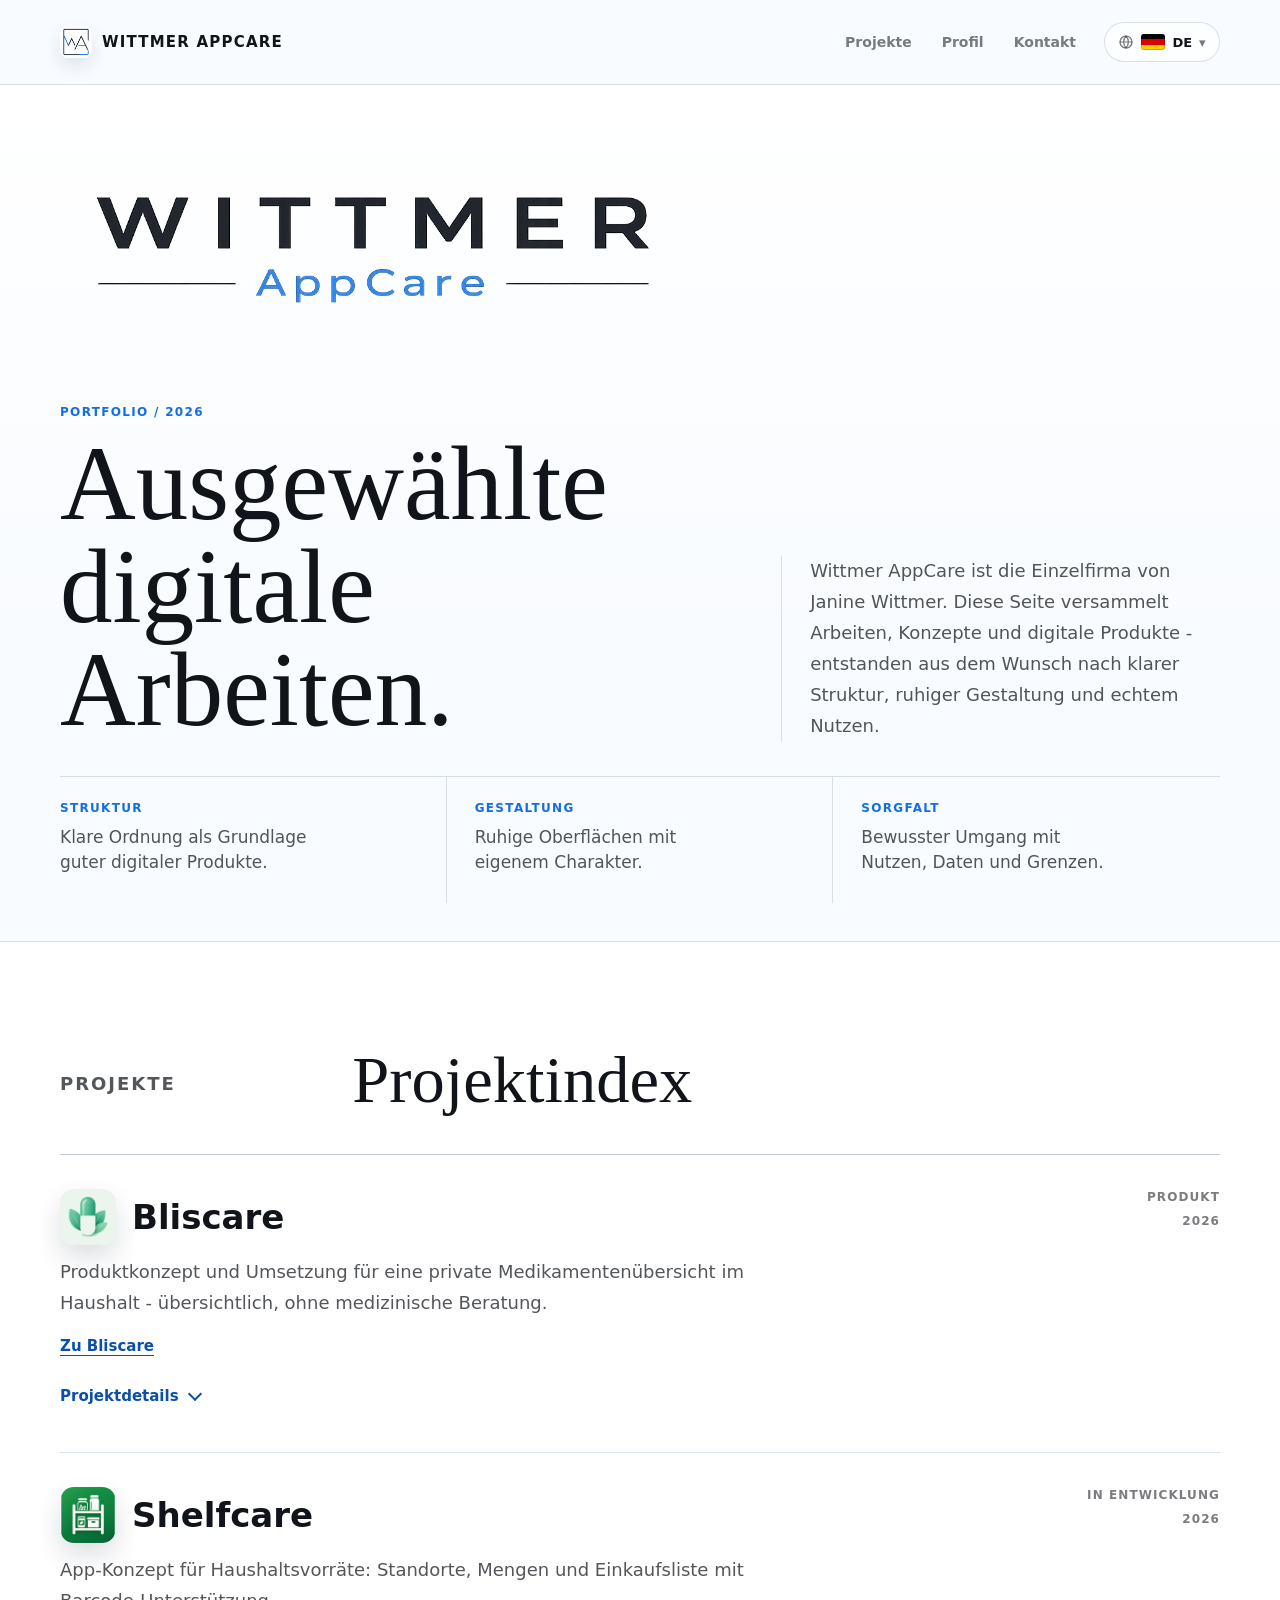
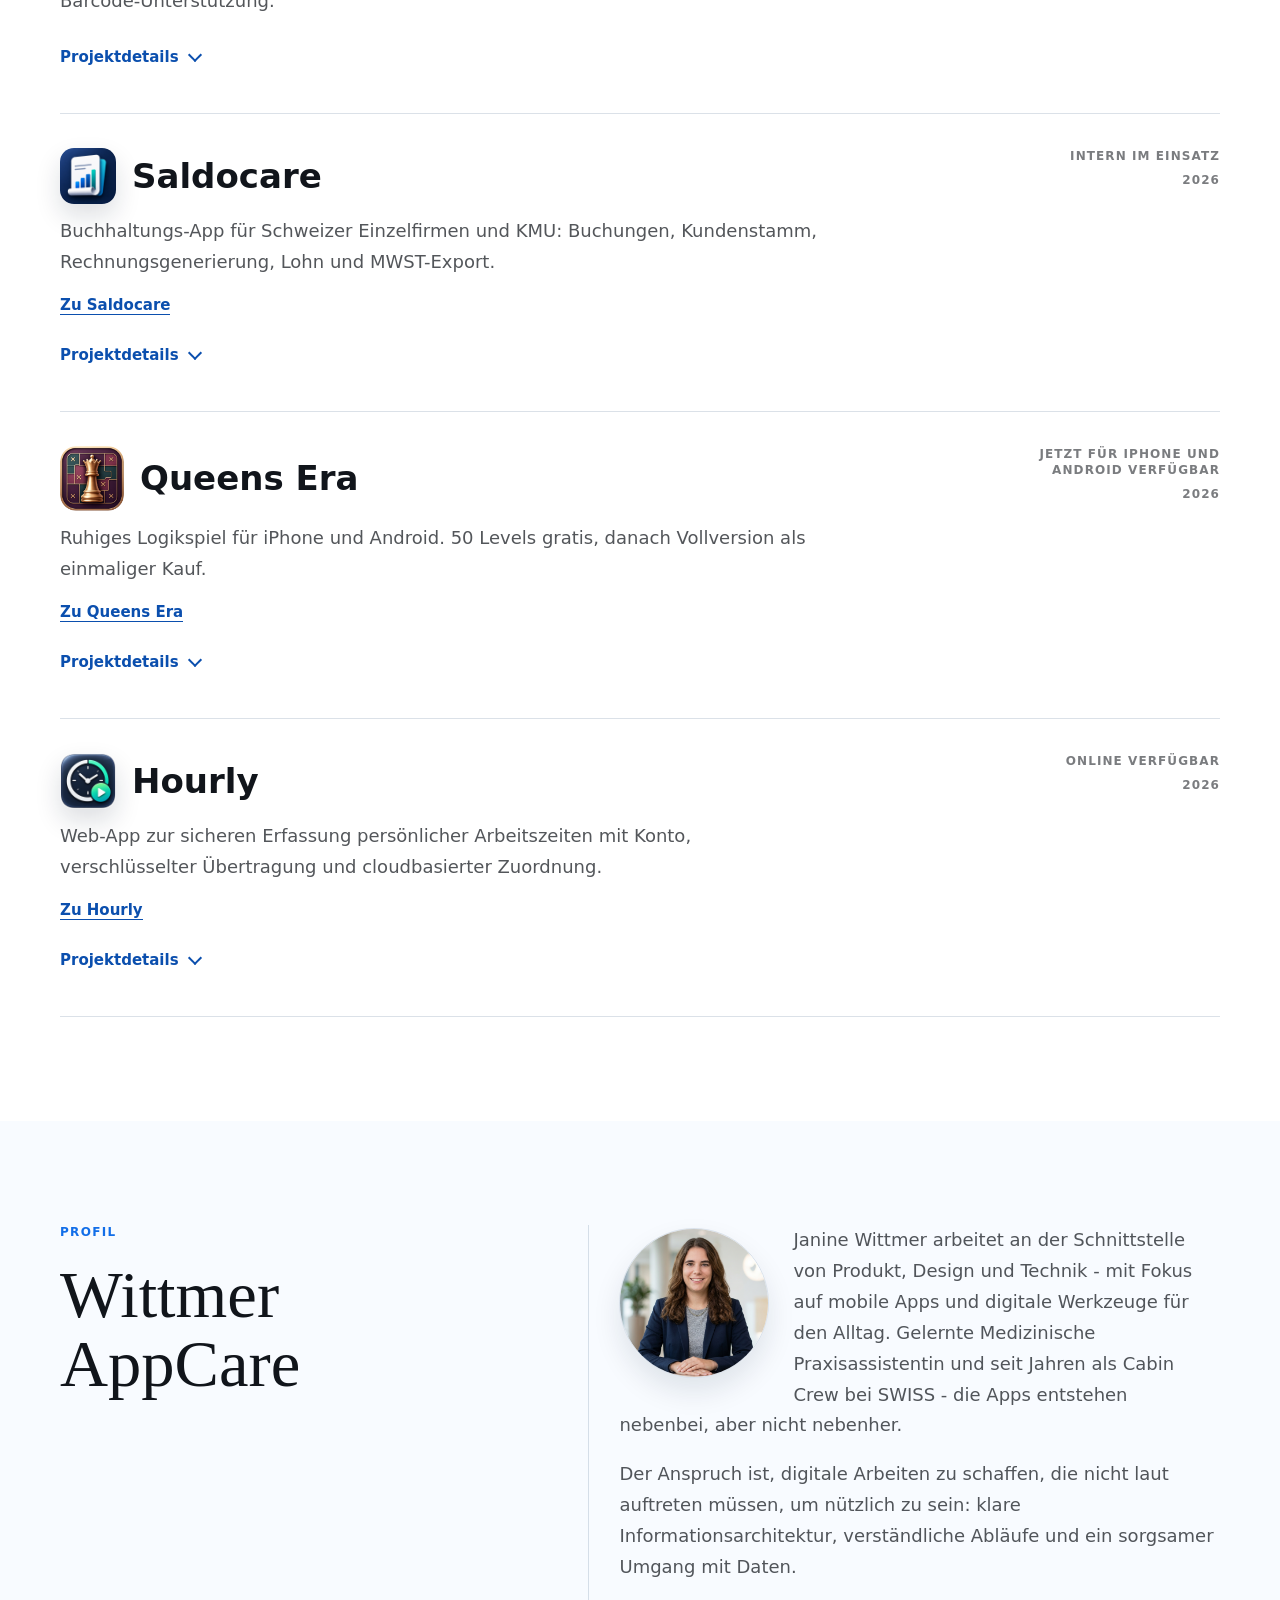
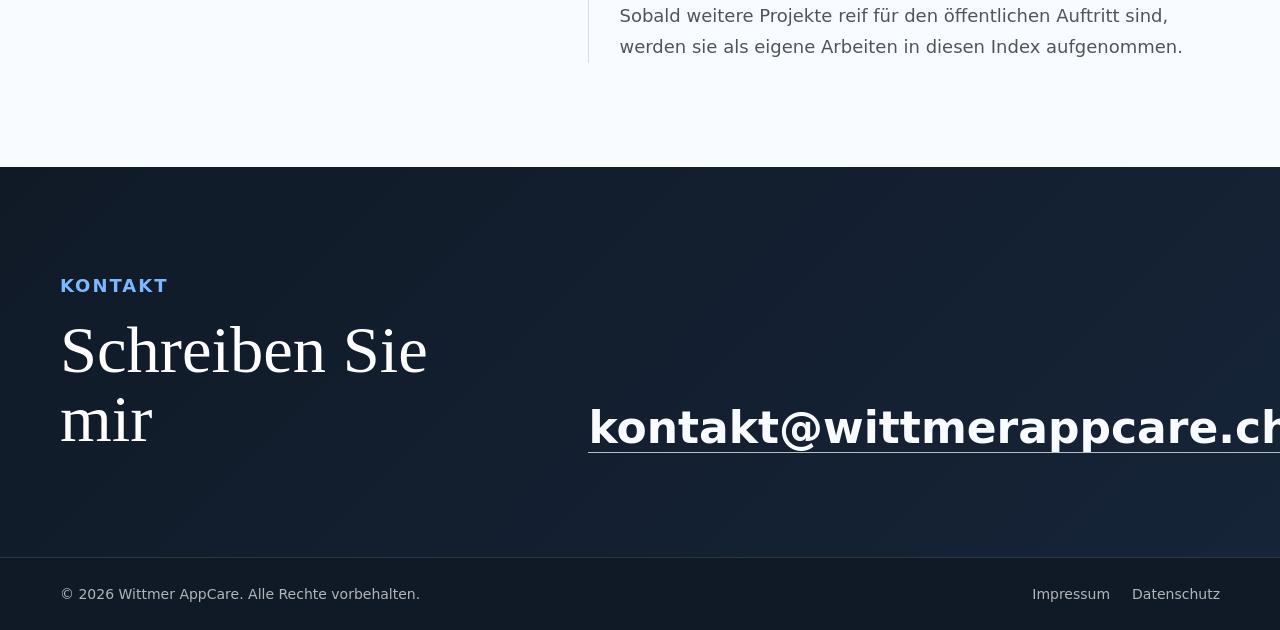
==== index.html @ aae37456 "Fix project details under production CSP" ====
<!doctype html>
<html lang="de-CH">
  <head>
    <meta charset="utf-8" />
    <meta name="viewport" content="width=device-width, initial-scale=1" />
    <title>Wittmer AppCare | Portfolio</title>
    <meta
      name="description"
      content="Portfolio von Wittmer AppCare: ausgewählte digitale Arbeiten und Projekte von Janine Wittmer."
    />
    <meta property="og:title" content="Wittmer AppCare | Portfolio" />
    <meta
      property="og:description"
      content="Ausgewählte Arbeiten, Projekte und digitale Konzepte von Wittmer AppCare."
    />
    <meta property="og:type" content="website" />
    <meta property="og:url" content="https://wittmerappcare.ch/" />
    <meta property="og:image" content="https://wittmerappcare.ch/images/wittmer-appcare-logo-web.png?v=2" />
    <link rel="canonical" href="https://wittmerappcare.ch/" />
    <link rel="icon" href="/images/wittmer-appcare-logo-web.png?v=2" type="image/png" />
    <link rel="apple-touch-icon" href="/images/wittmer-appcare-logo-web.png?v=2" />
    <link rel="stylesheet" href="styles.css?v=20" />
  </head>
  <body>
    <header class="site-header">
      <div class="container header-inner">
        <a class="brand" href="/" aria-label="Wittmer AppCare Startseite">
          <img class="brand-mark" src="/images/wittmer-appcare-logo-web.png?v=2" alt="" width="32" height="32" />
          <span>Wittmer AppCare</span>
        </a>
        <div class="header-actions">
          <nav class="nav" aria-label="Hauptnavigation">
            <a href="#arbeiten" data-i18n="nav.work">Projekte</a>
            <a href="#profil" data-i18n="nav.profile">Profil</a>
            <a href="#kontakt" data-i18n="nav.contact">Kontakt</a>
          </nav>
          <div class="language-switcher">
            <button class="language-trigger" type="button" aria-haspopup="true" aria-expanded="false">
              <span class="language-icon" aria-hidden="true">
                <svg viewBox="0 0 24 24" width="16" height="16" focusable="false">
                  <circle cx="12" cy="12" r="9" fill="none" stroke="currentColor" stroke-width="1.8" />
                  <path d="M3 12h18M12 3c2.4 2.7 3.6 5.7 3.6 9s-1.2 6.3-3.6 9M12 3c-2.4 2.7-3.6 5.7-3.6 9s1.2 6.3 3.6 9" fill="none" stroke="currentColor" stroke-width="1.8" stroke-linecap="round" />
                </svg>
              </span>
              <span class="language-current-flag flag flag-de" aria-hidden="true"></span>
              <span class="language-current-code">DE</span>
              <span class="language-chevron" aria-hidden="true">&#9662;</span>
            </button>
            <div class="language-menu" role="menu" hidden>
              <button class="language-menu-option" type="button" role="menuitemradio" data-lang="de">
                <span class="flag flag-de" aria-hidden="true"></span>
                <span>Deutsch</span>
              </button>
              <button class="language-menu-option" type="button" role="menuitemradio" data-lang="en">
                <span class="flag flag-gb" aria-hidden="true"></span>
                <span>English</span>
              </button>
              <button class="language-menu-option" type="button" role="menuitemradio" data-lang="fr">
                <span class="flag flag-fr" aria-hidden="true"></span>
                <span>Français</span>
              </button>
              <button class="language-menu-option" type="button" role="menuitemradio" data-lang="it">
                <span class="flag flag-it" aria-hidden="true"></span>
                <span>Italiano</span>
              </button>
            </div>
          </div>
        </div>
      </div>
    </header>

    <main>
      <section class="hero">
        <div class="container hero-layout">
          <div class="hero-title">
            <span class="hero-logo-crop">
              <img class="hero-logo" src="images/wittmer-appcare-logo-cropped.png" alt="Wittmer AppCare" width="1020" height="300" />
            </span>
            <p class="eyebrow" data-i18n="hero.kicker">Portfolio / 2026</p>
            <h1 data-i18n="hero.title">Ausgewählte digitale Arbeiten.</h1>
          </div>
          <div class="hero-text">
            <p data-i18n="hero.copy">
              Wittmer AppCare ist die Einzelfirma von Janine Wittmer. Diese
              Seite versammelt Arbeiten, Konzepte und digitale Produkte -
              entstanden aus dem Wunsch nach klarer Struktur, ruhiger
              Gestaltung und echtem Nutzen.
            </p>
          </div>
        </div>
        <div class="container hero-principles">
          <div>
            <span data-i18n="hero.principle1.label">Struktur</span>
            <p data-i18n="hero.principle1.copy">Klare Ordnung als Grundlage guter digitaler Produkte.</p>
          </div>
          <div>
            <span data-i18n="hero.principle2.label">Gestaltung</span>
            <p data-i18n="hero.principle2.copy">Ruhige Oberflächen mit eigenem Charakter.</p>
          </div>
          <div>
            <span data-i18n="hero.principle3.label">Sorgfalt</span>
            <p data-i18n="hero.principle3.copy">Bewusster Umgang mit Nutzen, Daten und Grenzen.</p>
          </div>
        </div>
      </section>

      <section id="arbeiten" class="section works-section">
        <div class="container section-intro">
          <p class="eyebrow" data-i18n="work.kicker">Projekte</p>
          <h2 data-i18n="work.title">Projektindex</h2>
        </div>

        <div class="container work-index">
          <article class="work-row">
            <div>
              <div class="project-title">
                <img class="project-icon" src="images/bliscare-app-icon.png" alt="" width="64" height="64" />
                <h3 data-i18n="work.one.title">Bliscare</h3>
              </div>
              <p data-i18n="work.one.copy">
                Produktkonzept und Umsetzung für eine private
                Medikamentenübersicht im Haushalt - übersichtlich, ohne
                medizinische Beratung.
              </p>
              <a class="project-link" href="https://bliscare.ch/" target="_blank" rel="noopener" data-i18n="work.one.link">
                Zu Bliscare
              </a>
              <div class="work-details-slot"></div>
            </div>
            <div class="work-meta">
              <span data-i18n="work.one.type">Produkt</span>
              <span>2026</span>
            </div>
          </article>

          <article class="work-row">
            <div>
              <div class="project-title">
                <img class="project-icon" src="images/shelfcare-app-icon.png" alt="" width="64" height="64" />
                <h3 data-i18n="work.two.title">Shelfcare</h3>
              </div>
              <p data-i18n="work.two.copy">
                App-Konzept für Haushaltsvorräte: Standorte, Mengen und
                Einkaufsliste mit Barcode-Unterstützung.
              </p>
              <div class="work-details-slot"></div>
            </div>
            <div class="work-meta">
              <span data-i18n="work.two.type">In Entwicklung</span>
              <span>2026</span>
            </div>
          </article>

          <article class="work-row">
            <div>
              <div class="project-title">
                <img class="project-icon" src="images/saldocare-app-icon.png" alt="" width="64" height="64" />
                <h3 data-i18n="work.third.title">Saldocare</h3>
              </div>
              <p data-i18n="work.third.copy">
                Buchhaltungs-App für Schweizer Einzelfirmen und KMU: Buchungen, Kundenstamm, Rechnungsgenerierung, Lohn und MWST-Export.
              </p>
              <a class="project-link" href="/saldocare" data-i18n="work.third.link">Zu Saldocare</a>
              <div class="work-details-slot"></div>
            </div>
            <div class="work-meta">
              <span data-i18n="work.third.status">Intern im Einsatz</span>
              <span>2026</span>
            </div>
          </article>

          <article class="work-row">
            <div>
              <div class="project-title">
                <img class="project-icon queens-project-icon" src="images/queens-era-app-icon.png?v=4" alt="" width="64" height="64" />
                <h3 data-i18n="work.fourth.title">Queens Era</h3>
              </div>
              <p data-i18n="work.fourth.copy">
                Offline-Logikspiel f&uuml;r Android mit 21'300 Levels, variablen Spielfeldgr&ouml;ssen, Hinweisen und lokaler Statistik.
              </p>
              <a class="project-link" href="/queens-era" data-i18n="work.fourth.link">Zu Queens Era</a>
              <div class="work-details-slot"></div>
            </div>
            <div class="work-meta">
              <span data-i18n="work.fourth.status">Jetzt f&uuml;r iPhone und Android verf&uuml;gbar</span>
              <span>2026</span>
            </div>
          </article>

          <article class="work-row">
            <div>
              <div class="project-title">
                <img class="project-icon" src="images/hourly-app-icon.png" alt="" width="64" height="64" />
                <h3 data-i18n="work.fifth.title">Hourly</h3>
              </div>
              <p data-i18n="work.fifth.copy">
                Web-App zur sicheren Erfassung persönlicher Arbeitszeiten mit Konto, verschlüsselter Übertragung und cloudbasierter Zuordnung.
              </p>
              <a
                class="project-link"
                href="https://hourly-zeiterfassung.jawit249.chatgpt.site/"
                target="_blank"
                rel="noopener"
                data-i18n="work.fifth.link"
              >
                Zu Hourly
              </a>
              <div class="work-details-slot"></div>
            </div>
            <div class="work-meta">
              <span data-i18n="work.fifth.status">Online verfügbar</span>
              <span>2026</span>
            </div>
          </article>
        </div>
      </section>

      <section class="section case-section">
        <div class="container case-layout">
          <div>
            <p class="eyebrow" data-i18n="case1.kicker">Projekt 01</p>
            <h2 data-i18n="case1.title">Bliscare - Medikamente zu Hause besser im Blick.</h2>
          </div>
          <details class="case-disclosure">
            <summary class="case-toggle">
              <span class="case-toggle-more" data-i18n="case.more">Projektdetails</span>
              <span class="case-toggle-less" data-i18n="case.less">Details schliessen</span>
            </summary>
            <div class="case-copy">
              <p data-i18n="case1.copy">
              Ein alltägliches Problem, das niemand sieht: Medikamente, die noch im Schrank liegen, werden beim Arzt neu verschrieben. Bliscare macht den eigenen Haushaltsbestand sichtbar, ohne Anmeldung, ohne Cloud und ohne medizinische Ansprüche.
            </p>
            <dl class="case-facts">
              <div>
                <dt data-i18n="case1.fact1.label">Ursprung</dt>
                <dd data-i18n="case1.fact1.value">Die Idee kam nicht am Schreibtisch. Eine Freundin schaute sich Shelfcare an und stellte fest: Genau so etwas bräuchte es eigentlich für Medikamente. Viele werden unnötig neu abgegeben, weil niemand weiss, was zu Hause noch vorhanden ist. Dieser Hinweis war der Anfang von Bliscare.</dd>
              </div>
              <div>
                <dt data-i18n="case1.fact2.label">Aufgabe</dt>
                <dd data-i18n="case1.fact2.value">Übersicht schaffen, ohne ein medizinisches Tool zu werden. Die App soll helfen, den Bestand im Haushalt sichtbar zu halten, für sich selbst und auch für Angehörige, die man mitverwaltet.</dd>
              </div>
              <div>
                <dt data-i18n="case1.fact3.label">Zentrale Entscheidung</dt>
                <dd data-i18n="case1.fact3.value">Keine Anmeldung. Keine Cloud. Alle Daten bleiben lokal auf dem Gerät, bewusst und von Anfang an. Wer das Telefon wechselt, überträgt den Bestand per QR-Code.</dd>
              </div>
              <div>
                <dt data-i18n="case1.fact4.label">Schwierigste Aufgabe</dt>
                <dd data-i18n="case1.fact4.value">Nicht zu viel zu wollen. Die eigentliche Arbeit bestand darin, schlank zu bleiben und trotzdem eine Linie zu halten, die auch für ältere Nutzende verständlich ist.</dd>
              </div>
              <div>
                <dt data-i18n="case1.fact5.label">Status</dt>
                <dd data-i18n="case1.fact5.value">Demnächst im App Store und Google Play verfügbar.</dd>
              </div>
              </dl>
            </div>
          </details>
        </div>
      </section>

      <section class="section case-section">
        <div class="container case-layout">
          <div>
            <p class="eyebrow" data-i18n="case2.kicker">Projekt 02</p>
            <h2 data-i18n="case2.title">Shelfcare - immer wissen, was zu Hause noch da ist.</h2>
          </div>
          <details class="case-disclosure">
            <summary class="case-toggle">
              <span class="case-toggle-more" data-i18n="case.more">Projektdetails</span>
              <span class="case-toggle-less" data-i18n="case.less">Details schliessen</span>
            </summary>
            <div class="case-copy">
              <p data-i18n="case2.copy">
              Ist die Pasta im Keller noch da? Muss ich Waschmittel kaufen? Shelfcare beantwortet diese Fragen, bevor man den Weg in den Keller macht oder vor dem Regal im Laden steht, mit einer einfachen, geteilten Bestandsübersicht für den Alltag.
            </p>
            <dl class="case-facts">
              <div>
                <dt data-i18n="case2.fact1.label">Ursprung</dt>
                <dd data-i18n="case2.fact1.value">Die Idee kam aus dem Alltag: der Impuls, kurz nachzuschauen ob etwas noch da ist, ohne den Weg in den Keller. Shelfcare war die erste App-Idee, zuerst als Web-App umgesetzt. Aus dem Feedback darauf entstand dann Bliscare.</dd>
              </div>
              <div>
                <dt data-i18n="case2.fact2.label">Aufgabe</dt>
                <dd data-i18n="case2.fact2.value">Haushaltsvorräte übersichtlich halten, nach Ort, Menge und Ablaufdatum, und eine Einkaufsliste, die direkt mit dem Bestand zusammenspielt: Artikel abhaken, Bestand sofort wieder auffüllen.</dd>
              </div>
              <div>
                <dt data-i18n="case2.fact3.label">Zentrale Entscheidung</dt>
                <dd data-i18n="case2.fact3.value">Was gehört in die Basis-, was in die Pro-Version? Der Barcode-Scanner, geteilte Haushalte und das Teilen einzelner Orte gehören in die Pro-Version. Geteilte Bestände erfordern eine Synchronisation. Wenn jemand einen Artikel abzieht, wird er bei allen Haushaltsmitgliedern sofort aktualisiert. Der eigene Zugriff auf diese Daten ist dabei kein Ziel.</dd>
              </div>
              <div>
                <dt data-i18n="case2.fact4.label">Schwierigste Aufgabe</dt>
                <dd data-i18n="case2.fact4.value">Auch hier war die wichtigste Disziplin, schlank zu bleiben, jedes Feature an den richtigen Ort zu setzen und den Kern nicht mit Optionen zu überladen.</dd>
              </div>
              <div>
                <dt data-i18n="case2.fact5.label">Status</dt>
                <dd data-i18n="case2.fact5.value">In Entwicklung. Erscheint als mobile App für iOS und Android, mit Basis- und Pro-Version.</dd>
              </div>
              </dl>
            </div>
          </details>
        </div>
      </section>

      <section class="section case-section">
        <div class="container case-layout">
          <div>
            <p class="eyebrow" data-i18n="case3.kicker">Projekt 03</p>
            <h2 data-i18n="case3.title">Saldocare - Buchhaltung für Schweizer Einzelfirmen und KMU.</h2>
          </div>
          <details class="case-disclosure">
            <summary class="case-toggle">
              <span class="case-toggle-more" data-i18n="case.more">Projektdetails</span>
              <span class="case-toggle-less" data-i18n="case.less">Details schliessen</span>
            </summary>
            <div class="case-copy">
              <p data-i18n="case3.copy">
              Wer selbstständig arbeitet, braucht kein komplexes ERP, aber mehr als eine Excel-Tabelle. Saldocare ist eine Buchhaltungs-App, die speziell auf die Anforderungen Schweizer Einzelfirmen und kleiner KMU zugeschnitten ist: übersichtlich, schweizkonform und mit allem, was im Alltag wirklich gebraucht wird.
            </p>
            <dl class="case-facts">
              <div>
                <dt data-i18n="case3.fact1.label">Ursprung</dt>
                <dd data-i18n="case3.fact1.value">Die App entstand aus dem eigenen Bedürfnis: Wittmer AppCare als Einzelfirma brauchte eine einfache, schweizspezifische Buchhaltungslösung, die genau passt und keine unnötigen Funktionen mitschleppt. Also wurde sie selbst entwickelt. Ein öffentlicher Release ist in Planung.</dd>
              </div>
              <div>
                <dt data-i18n="case3.fact2.label">Umfang</dt>
                <dd data-i18n="case3.fact2.value">Buchungen mit MWST-Erfassung, Projektübersicht mit Einnahmen und Ausgaben pro Jahr, Kundenstamm mit Import-Funktion, Rechnungsgenerierung direkt aus dem Kundenstamm, Versand per E-Mail, Verbuchung als Einnahme mit einem Klick sobald eine Rechnung als bezahlt markiert wird, Lohnabrechnungen sowie Export als Excel, CSV oder Belege-ZIP.</dd>
              </div>
              <div>
                <dt data-i18n="case3.fact3.label">Zentrale Entscheidung</dt>
                <dd data-i18n="case3.fact3.value">Volle Kontrolle über die eigenen Daten. Zahlungseingänge werden bewusst manuell bestätigt. Wer eine Rechnung als bezahlt markiert, löst die Verbuchung aus. Backup und Wiederherstellung per JSON-Export.</dd>
              </div>
              <div>
                <dt data-i18n="case3.fact4.label">Schweiz-spezifisch</dt>
                <dd data-i18n="case3.fact4.value">MWST-Auswertung nach effektiver Methode (ESTV), Jahresexport mit MWST-Blatt pro Quartal, Lohnausweis-Entwurf für Arbeitnehmende und Freelancer, Rechnungsvorlagen als .docx oder PDF mit automatisch befüllten Platzhaltern.</dd>
              </div>
              <div>
                <dt data-i18n="case3.fact5.label">Status</dt>
                <dd data-i18n="case3.fact5.value">Aktuell intern im Einsatz bei Wittmer AppCare. Für einen allfälligen Release ist eine Version mit Login, Synchronisation und Abo-Modell vorgesehen.</dd>
              </div>
              </dl>
            </div>
          </details>
        </div>
      </section>

      <section class="section case-section">
        <div class="container case-layout">
          <div>
            <p class="eyebrow" data-i18n="case4.kicker">Projekt 04</p>
            <h2 data-i18n="case4.title">Queens Era - anspruchsvolle Logikr&auml;tsel, komplett offline.</h2>
          </div>
          <details class="case-disclosure">
            <summary class="case-toggle">
              <span class="case-toggle-more" data-i18n="case.more">Projektdetails</span>
              <span class="case-toggle-less" data-i18n="case.less">Details schliessen</span>
            </summary>
            <div class="case-copy">
              <p data-i18n="case4.copy">
              Queens Era &uuml;bersetzt das bekannte Queens-Prinzip in eine ruhige App f&uuml;r iPhone und Android: genau eine Queen pro Zeile, Spalte und Farbregion, ohne dass sich zwei Queens direkt ber&uuml;hren.
            </p>
            <dl class="case-facts">
              <div>
                <dt data-i18n="case4.fact1.label">Umfang</dt>
                <dd data-i18n="case4.fact1.value">21'300 Levels von 7 x 7 bis 12 x 12 mit den Schwierigkeitsstufen Mittel, Schwer, Sehr schwer und Extrem.</dd>
              </div>
              <div>
                <dt data-i18n="case4.fact2.label">Spielgef&uuml;hl</dt>
                <dd data-i18n="case4.fact2.value">Klare Gesten, R&uuml;ckg&auml;ngig und Wiederholen, Neustart sowie ein logisch erkl&auml;rbares Hinweissystem halten den Spielfluss ruhig und nachvollziehbar.</dd>
              </div>
              <div>
                <dt data-i18n="case4.fact3.label">Zentrale Entscheidung</dt>
                <dd data-i18n="case4.fact3.value">Keine Konten, keine Cloud, keine Werbung und keine Netzwerkberechtigungen. Fortschritt, Einstellungen und Statistik bleiben lokal auf dem Ger&auml;t.</dd>
              </div>
              <div>
                <dt data-i18n="case4.fact4.label">Technik</dt>
                <dd data-i18n="case4.fact4.value">Ein eigener deterministischer Generator, Solver und Human Solver pr&uuml;fen Eindeutigkeit, logische L&ouml;sbarkeit, Schwierigkeit und strukturelle Vielfalt.</dd>
              </div>
              <div>
                <dt data-i18n="case4.fact5.label">Status</dt>
                <dd data-i18n="case4.fact5.value">Jetzt f&uuml;r iPhone und Android verf&uuml;gbar.</dd>
              </div>
              </dl>
            </div>
          </details>
        </div>
      </section>

      <section id="hourly" class="section case-section">
        <div class="container case-layout">
          <div>
            <p class="eyebrow" data-i18n="case5.kicker">Projekt 05</p>
            <h2 data-i18n="case5.title">Hourly - Arbeitszeiten einfach und sicher erfassen.</h2>
          </div>
          <details class="case-disclosure">
            <summary class="case-toggle">
              <span class="case-toggle-more" data-i18n="case.more">Projektdetails</span>
              <span class="case-toggle-less" data-i18n="case.less">Details schliessen</span>
            </summary>
            <div class="case-copy">
              <p data-i18n="case5.copy">
              Hourly bringt die persönliche Zeiterfassung in eine klare Web-App. Arbeitszeiten werden sicher übertragen, dem eigenen Konto zugeordnet und bleiben nach der Anmeldung zentral verfügbar.
            </p>
            <dl class="case-facts">
              <div>
                <dt data-i18n="case5.fact1.label">Aufgabe</dt>
                <dd data-i18n="case5.fact1.value">Persönliche Arbeitszeiten in einer übersichtlichen Anwendung erfassen und zuverlässig dem eigenen Konto zuordnen.</dd>
              </div>
              <div>
                <dt data-i18n="case5.fact2.label">Zugang</dt>
                <dd data-i18n="case5.fact2.value">Die Anmeldung erfolgt per E-Mail und Passwort. Neue Nutzende können direkt über die Landingpage ein persönliches Konto anlegen.</dd>
              </div>
              <div>
                <dt data-i18n="case5.fact3.label">Datenschutz</dt>
                <dd data-i18n="case5.fact3.value">Arbeitszeiten werden verschlüsselt übertragen und ausschliesslich dem persönlichen Konto zugeordnet.</dd>
              </div>
              <div>
                <dt data-i18n="case5.fact4.label">Datenübernahme</dt>
                <dd data-i18n="case5.fact4.value">Die Daten werden in der Convex-Cloud gespeichert. Bereits lokal erfasste Daten können nach der Anmeldung einmalig übernommen werden.</dd>
              </div>
              <div>
                <dt data-i18n="case5.fact5.label">Status</dt>
                <dd data-i18n="case5.fact5.value">Online verfügbar. Die Landingpage führt direkt zur Anmeldung oder Registrierung.</dd>
              </div>
              </dl>
            </div>
          </details>
        </div>
      </section>

      <section id="profil" class="section profile-section">
        <div class="container profile-layout">
          <div class="profile-heading">
            <p class="eyebrow" data-i18n="profile.kicker">Profil</p>
            <h2>Wittmer AppCare</h2>
          </div>
          <div class="profile-text">
            <img
              class="profile-photo"
              src="images/janine-wittmer-profile.png"
              alt="Janine Wittmer"
              width="1024"
              height="1024"
            />
            <p class="profile-bio" data-i18n="profile.bio">
              Janine Wittmer arbeitet an der Schnittstelle von Produkt, Design
              und Technik - mit Fokus auf mobile Apps und digitale Werkzeuge
              für den Alltag.
            </p>
            <p data-i18n="profile.copy1">
              Der Anspruch ist, digitale Arbeiten zu schaffen, die nicht laut
              auftreten müssen, um nützlich zu sein: klare
              Informationsarchitektur, verständliche Abläufe und ein sorgsamer
              Umgang mit Daten.
            </p>
            <p data-i18n="profile.copy2">
              Sobald weitere Projekte reif für den öffentlichen Auftritt sind,
              werden sie als eigene Arbeiten in diesen Index aufgenommen.
            </p>
          </div>
        </div>
      </section>

      <section id="kontakt" class="section contact-section">
        <div class="container contact-layout">
          <div>
            <p class="eyebrow" data-i18n="contact.kicker">Kontakt</p>
            <h2 data-i18n="contact.title">Schreiben Sie mir</h2>
          </div>
          <a class="contact-link" href="mailto:kontakt@wittmerappcare.ch">
            kontakt@wittmerappcare.ch
          </a>
        </div>
      </section>
    </main>

    <footer class="site-footer">
      <div class="container footer-inner">
        <p data-i18n="footer.copy">&copy; 2026 Wittmer AppCare. Alle Rechte vorbehalten.</p>
        <div class="footer-links">
          <a href="/impressum" data-i18n="footer.imprint">Impressum</a>
          <a href="/datenschutz" data-i18n="footer.privacy">Datenschutz</a>
        </div>
      </div>
    </footer>
    <script src="/i18n.js?v=32"></script>
  </body>
</html>
---- styles.css ----
:root {
  --ink: #11151b;
  --ink-soft: rgba(17, 21, 27, 0.72);
  --ink-muted: rgba(17, 21, 27, 0.56);
  --paper: #f8fbff;
  --paper-strong: #f1f7ff;
  --white: #ffffff;
  --soft: #eaf4ff;
  --line: rgba(18, 58, 104, 0.15);
  --line-strong: rgba(18, 58, 104, 0.28);
  --accent: #126ee8;
  --accent-dark: #0b4fae;
  --deep: #101a27;
  --deep-soft: #162438;
}

* {
  box-sizing: border-box;
}

html {
  min-height: 100%;
  overflow-x: hidden;
  scroll-behavior: smooth;
}

body {
  margin: 0;
  min-height: 100vh;
  overflow-x: hidden;
  background: var(--paper);
  color: var(--ink);
  font-family:
    Inter, ui-sans-serif, system-ui, -apple-system, BlinkMacSystemFont, "Segoe UI",
    sans-serif;
  -webkit-font-smoothing: antialiased;
  text-rendering: optimizeLegibility;
}

a {
  color: inherit;
  text-decoration: none;
}

img {
  display: block;
  max-width: 100%;
}

.container {
  width: min(100% - 48px, 1160px);
  margin: 0 auto;
}

.site-header {
  position: sticky;
  top: 0;
  z-index: 20;
  border-bottom: 1px solid var(--line);
  background: rgba(248, 251, 255, 0.92);
  backdrop-filter: blur(16px);
}

.header-inner {
  display: flex;
  min-height: 84px;
  align-items: center;
  justify-content: space-between;
  gap: 22px;
}

.brand {
  display: inline-flex;
  align-items: center;
  gap: 10px;
  color: var(--ink);
  font-size: 15px;
  font-weight: 850;
  letter-spacing: 0.08em;
  text-transform: uppercase;
  white-space: nowrap;
}

.brand-mark {
  width: 32px;
  height: 32px;
  flex: 0 0 auto;
  border-radius: 8px;
  box-shadow: 0 8px 18px rgba(13, 30, 52, 0.1);
}

.header-actions {
  display: flex;
  align-items: center;
  gap: 28px;
}

.nav {
  display: flex;
  gap: 30px;
  color: var(--ink-muted);
  font-size: 14px;
  font-weight: 760;
}

.nav a,
.footer-links a,
.back-link,
.project-link {
  transition:
    color 160ms ease,
    border-color 160ms ease,
    background 160ms ease;
}

.nav a:hover,
.footer-links a:hover {
  color: var(--accent);
}

.language-switcher {
  position: relative;
  width: 116px;
  flex: 0 0 116px;
}

.language-trigger {
  display: inline-flex;
  width: 100%;
  min-height: 40px;
  align-items: center;
  justify-content: center;
  gap: 7px;
  border: 1px solid var(--line);
  border-radius: 999px;
  background: rgba(255, 255, 255, 0.74);
  color: var(--ink);
  cursor: pointer;
  padding: 0 11px;
  font: inherit;
  font-size: 13px;
  font-weight: 850;
}

.language-trigger:hover,
.language-trigger[aria-expanded="true"] {
  border-color: rgba(18, 110, 232, 0.42);
  background: var(--white);
}

.language-icon,
.language-chevron {
  display: inline-flex;
  align-items: center;
  color: rgba(17, 21, 27, 0.58);
}

.language-icon svg {
  display: block;
}

.flag {
  display: inline-block;
  width: 24px;
  height: 16px;
  flex: 0 0 auto;
  overflow: hidden;
  border-radius: 3px;
  box-shadow: inset 0 0 0 1px rgba(17, 21, 27, 0.18);
}

.flag-de {
  background: linear-gradient(to bottom, #000 0 33.33%, #dd0000 33.33% 66.66%, #ffce00 66.66%);
}

.flag-fr {
  background: linear-gradient(to right, #0055a4 0 33.33%, #fff 33.33% 66.66%, #ef4135 66.66%);
}

.flag-it {
  background: linear-gradient(to right, #009246 0 33.33%, #fff 33.33% 66.66%, #ce2b37 66.66%);
}

.flag-gb {
  background:
    linear-gradient(27deg, transparent 44%, #fff 44% 49%, #c8102e 49% 53%, #fff 53% 58%, transparent 58%),
    linear-gradient(153deg, transparent 44%, #fff 44% 49%, #c8102e 49% 53%, #fff 53% 58%, transparent 58%),
    linear-gradient(to bottom, transparent 38%, #fff 38% 45%, #c8102e 45% 55%, #fff 55% 62%, transparent 62%),
    linear-gradient(to right, transparent 34%, #fff 34% 42%, #c8102e 42% 58%, #fff 58% 66%, transparent 66%),
    #012169;
}

.language-menu {
  position: absolute;
  top: calc(100% + 8px);
  right: 0;
  z-index: 30;
  display: grid;
  width: 178px;
  gap: 3px;
  border: 1px solid var(--line);
  border-radius: 8px;
  background: var(--white);
  padding: 6px;
  box-shadow: 0 18px 42px rgba(13, 30, 52, 0.14);
}

.language-menu[hidden] {
  display: none;
}

.language-menu-option {
  display: flex;
  width: 100%;
  min-height: 40px;
  align-items: center;
  gap: 10px;
  border: 0;
  border-radius: 6px;
  background: transparent;
  color: var(--ink);
  cursor: pointer;
  padding: 0 10px;
  font: inherit;
  font-size: 14px;
  font-weight: 800;
}

.language-menu-option:hover,
.language-menu-option.active {
  background: rgba(18, 110, 232, 0.09);
}

.hero {
  border-bottom: 1px solid var(--line);
  background:
    linear-gradient(180deg, #ffffff 0%, var(--paper) 64%),
    var(--paper);
}

.hero-layout {
  display: grid;
  grid-template-columns: minmax(0, 1.18fr) minmax(280px, 0.82fr);
  gap: clamp(36px, 7vw, 92px);
  padding: clamp(44px, 7vw, 76px) 0 34px;
}

.hero-logo-crop {
  display: block;
  width: min(100%, 760px);
  height: auto;
  margin: 0 0 clamp(34px, 6vw, 58px);
}

.hero-logo {
  width: 100%;
  height: auto;
}

.eyebrow {
  margin: 0 0 14px;
  color: var(--accent);
  font-size: 12px;
  font-weight: 900;
  letter-spacing: 0.11em;
  line-height: 1.2;
  text-transform: uppercase;
}

h1,
h2,
h3,
p {
  margin-top: 0;
}

h1 {
  max-width: 760px;
  margin-bottom: 0;
  font-family: Georgia, "Times New Roman", serif;
  font-size: clamp(50px, 8.2vw, 108px);
  font-weight: 400;
  letter-spacing: 0;
  line-height: 0.98;
}

h2 {
  margin-bottom: 0;
  font-family: Georgia, "Times New Roman", serif;
  font-size: clamp(36px, 5.2vw, 68px);
  font-weight: 400;
  letter-spacing: 0;
  line-height: 1.03;
}

h3 {
  margin-bottom: 10px;
  font-size: clamp(24px, 2.8vw, 34px);
  font-weight: 780;
  letter-spacing: 0;
  line-height: 1.12;
}

.hero-text {
  align-self: end;
  border-left: 1px solid var(--line);
  padding-left: 28px;
}

.hero-text p,
.section-intro p,
.work-row p,
.case-copy,
.profile-text,
.legal-page .lead,
.contact-layout p {
  color: var(--ink-soft);
  font-size: 18px;
  line-height: 1.72;
}

.hero-text p {
  margin-bottom: 0;
}

.hero-principles {
  display: grid;
  grid-template-columns: repeat(3, minmax(0, 1fr));
  gap: 0;
  border-top: 1px solid var(--line);
  padding: 0 0 38px;
}

.hero-principles div {
  min-height: 126px;
  border-right: 1px solid var(--line);
  padding: 24px 28px 0 0;
}

.hero-principles div + div {
  padding-left: 28px;
}

.hero-principles div:last-child {
  border-right: 0;
}

.hero-principles span {
  display: block;
  margin-bottom: 10px;
  color: var(--accent);
  font-size: 12px;
  font-weight: 900;
  letter-spacing: 0.11em;
  text-transform: uppercase;
}

.hero-principles p {
  max-width: 270px;
  margin-bottom: 0;
  color: var(--ink-soft);
  font-size: 17px;
  line-height: 1.5;
}

.section {
  padding: clamp(72px, 9vw, 104px) 0;
}

.section-intro {
  display: grid;
  grid-template-columns: minmax(160px, 0.3fr) 1fr;
  gap: 32px;
  align-items: end;
  margin-bottom: 40px;
}

.works-section {
  background: var(--white);
}

.work-index {
  border-top: 1px solid var(--line-strong);
}

.work-row {
  position: relative;
  display: grid;
  grid-template-columns: minmax(0, 1fr) minmax(164px, 0.26fr);
  gap: 34px;
  align-items: start;
  border-bottom: 1px solid var(--line);
  padding: 34px 0;
}

.work-meta,
.case-meta,
.case-facts dt {
  color: var(--accent);
  font-size: 12px;
  font-weight: 900;
  letter-spacing: 0.09em;
  line-height: 1.35;
  text-transform: uppercase;
}

.work-row p,
.work-row h3 {
  max-width: 760px;
}

.work-row p {
  margin-bottom: 0;
}

.project-title {
  display: flex;
  align-items: center;
  gap: 16px;
  margin-bottom: 12px;
}

.project-title h3 {
  margin-bottom: 0;
}

.project-icon {
  width: 56px;
  height: 56px;
  flex: 0 0 auto;
  border-radius: 14px;
  box-shadow: 0 12px 26px rgba(13, 30, 52, 0.14);
}

.project-link {
  display: inline-flex;
  margin-top: 18px;
  border-bottom: 1px solid currentColor;
  color: var(--accent-dark);
  font-size: 15px;
  font-weight: 850;
}

.work-meta {
  display: grid;
  gap: 8px;
  justify-items: end;
  color: var(--ink-muted);
  text-align: right;
}

.muted-row {
  margin: 0 -18px;
  border: 1px dashed rgba(18, 110, 232, 0.2);
  border-top: 0;
  border-radius: 0;
  background:
    linear-gradient(90deg, rgba(18, 110, 232, 0.045), rgba(18, 110, 232, 0) 62%),
    var(--white);
  padding-right: 18px;
  padding-left: 18px;
  color: rgba(17, 21, 27, 0.68);
}

.muted-row h3 {
  color: rgba(17, 21, 27, 0.74);
  font-size: clamp(22px, 2.3vw, 30px);
}

.muted-row .work-meta {
  color: rgba(18, 110, 232, 0.68);
}

.case-section {
  border-top: 1px solid var(--line);
  border-bottom: 1px solid var(--line);
  background:
    linear-gradient(180deg, var(--soft) 0%, #f4f9ff 100%);
  padding: clamp(38px, 5vw, 62px) 0;
}

.case-section .case-layout {
  align-items: center;
}

.case-section h2 {
  font-size: clamp(34px, 4.2vw, 54px);
  line-height: 1.02;
}

.case-section + .case-section {
  border-top: 0;
  background: var(--white);
}

.case-layout,
.profile-layout,
.contact-layout {
  display: grid;
  grid-template-columns: minmax(0, 0.82fr) minmax(0, 1.18fr);
  gap: clamp(34px, 7vw, 92px);
}

.case-disclosure {
  min-width: 0;
}

.work-details-slot {
  margin-top: 18px;
}

.work-details-slot:empty {
  display: none;
}

.work-details-slot .case-copy {
  max-width: 760px;
}

.work-details-slot .work-slogan {
  max-width: 760px;
  margin-bottom: 30px;
  font-size: clamp(34px, 4.4vw, 56px);
  line-height: 1.02;
}

.case-toggle {
  display: inline-flex;
  align-items: center;
  gap: 11px;
  min-height: 44px;
  color: var(--accent-dark);
  cursor: pointer;
  font-size: 15px;
  font-weight: 850;
  list-style: none;
  user-select: none;
}

.case-toggle::-webkit-details-marker {
  display: none;
}

.case-toggle::after {
  width: 8px;
  height: 8px;
  border-right: 2px solid currentColor;
  border-bottom: 2px solid currentColor;
  content: "";
  transform: translateY(-2px) rotate(45deg);
  transition: transform 180ms ease;
}

.case-toggle:hover {
  color: var(--accent);
}

.case-toggle-less {
  display: none;
}

.case-disclosure[open] .case-toggle-more {
  display: none;
}

.case-disclosure[open] .case-toggle-less {
  display: inline;
}

.case-disclosure[open] .case-toggle::after {
  transform: translateY(2px) rotate(225deg);
}

.case-disclosure[open] {
  align-self: start;
}

.case-disclosure .case-copy {
  margin-top: 28px;
}

.case-toggle:focus-visible {
  border-radius: 4px;
  outline: 3px solid rgba(18, 110, 232, 0.28);
  outline-offset: 5px;
}

.case-copy p {
  margin-bottom: 30px;
}

.case-facts {
  display: grid;
  gap: 0;
  margin: 0;
  border-top: 1px solid rgba(18, 58, 104, 0.22);
}

.case-facts div {
  display: grid;
  grid-template-columns: 150px 1fr;
  gap: 22px;
  border-bottom: 1px solid rgba(18, 58, 104, 0.16);
  padding: 18px 0;
}

.case-facts dd {
  margin: 0;
  color: var(--ink-soft);
}

.profile-section {
  background: var(--paper);
}

.profile-heading {
  display: grid;
  align-content: start;
  gap: 22px;
}

.profile-heading .eyebrow,
.profile-heading h2 {
  margin-bottom: 0;
}

.profile-photo {
  width: 150px;
  height: auto;
  float: left;
  margin: 3px 24px 12px 0;
  aspect-ratio: 1;
  border: 1px solid rgba(18, 58, 104, 0.13);
  border-radius: 999px;
  object-fit: cover;
  object-position: center 42%;
  box-shadow: 0 14px 28px rgba(13, 30, 52, 0.1);
}

.profile-text {
  border-left: 1px solid var(--line);
  padding-left: 30px;
}

.profile-text::after {
  display: table;
  clear: both;
  content: "";
}

.profile-text p:last-child {
  margin-bottom: 0;
}

.contact-section {
  background:
    linear-gradient(135deg, var(--deep) 0%, var(--deep-soft) 100%);
  color: var(--paper);
}

.contact-section .eyebrow {
  color: #7cb7ff;
}

.contact-section h2 {
  color: var(--white);
}

.contact-link {
  align-self: end;
  justify-self: start;
  border-bottom: 1px solid rgba(255, 255, 255, 0.7);
  color: var(--paper);
  font-size: clamp(25px, 3.8vw, 44px);
  font-weight: 760;
  line-height: 1.12;
}

.contact-link:hover {
  border-color: #7cb7ff;
  color: #b9d9ff;
}

.site-footer {
  border-top: 1px solid rgba(255, 255, 255, 0.12);
  background: var(--deep);
  color: rgba(255, 255, 255, 0.68);
}

.footer-inner {
  display: flex;
  align-items: center;
  justify-content: space-between;
  gap: 24px;
  padding: 28px 0;
  font-size: 14px;
}

.footer-inner p {
  margin-bottom: 0;
}

.footer-links {
  display: flex;
  flex-wrap: wrap;
  gap: 22px;
}

.legal-main {
  background:
    linear-gradient(180deg, #ffffff 0%, var(--paper) 42%),
    var(--paper);
}

.not-found-main {
  display: grid;
  min-height: calc(100vh - 84px - 75px);
  align-items: center;
  background:
    linear-gradient(180deg, #ffffff 0%, var(--paper) 60%),
    var(--paper);
}

.legal-page {
  width: min(100% - 48px, 900px);
  margin: 0 auto;
  padding: clamp(54px, 8vw, 76px) 0 clamp(76px, 10vw, 104px);
}

.back-link {
  display: inline-flex;
  margin-bottom: 42px;
  border-bottom: 1px solid transparent;
  color: var(--accent-dark);
  font-size: 14px;
  font-weight: 850;
}

.back-link:hover {
  border-color: currentColor;
}

.not-found-page {
  padding-top: 72px;
  padding-bottom: 72px;
}

.not-found-link {
  display: inline-flex;
  border-bottom: 1px solid currentColor;
  color: var(--accent-dark);
  font-size: 16px;
  font-weight: 850;
}

.not-found-link:hover {
  color: var(--accent);
}

.legal-page h1 {
  margin-bottom: 20px;
  font-size: clamp(44px, 7vw, 72px);
}

.legal-page .lead {
  max-width: 680px;
  margin-bottom: 44px;
}

.legal-box {
  display: grid;
  grid-template-columns: minmax(150px, 0.32fr) minmax(0, 1fr);
  gap: 18px 34px;
  border-top: 1px solid var(--line);
  padding: 26px 0;
}

.legal-box h2 {
  grid-column: 1;
  margin: 0;
  color: var(--accent-dark);
  font-family: Inter, ui-sans-serif, system-ui, sans-serif;
  font-size: 13px;
  font-weight: 900;
  letter-spacing: 0.09em;
  line-height: 1.35;
  text-transform: uppercase;
}

.legal-box p {
  grid-column: 2;
  margin: 0;
  color: var(--ink-soft);
  line-height: 1.68;
}

.legal-box p + p {
  margin-top: 4px;
}

.legal-box a {
  border-bottom: 1px solid rgba(18, 110, 232, 0.35);
  color: var(--accent-dark);
  font-weight: 760;
}

.legal-box a:hover {
  border-color: currentColor;
}

:focus-visible {
  outline: 2px solid var(--accent);
  outline-offset: 3px;
}

@media (max-width: 900px) {
  .nav {
    display: none;
  }

  .header-actions {
    margin-left: auto;
  }

  .hero-layout,
  .section-intro,
  .case-layout,
  .profile-layout,
  .contact-layout {
    grid-template-columns: 1fr;
  }

  .case-section .case-layout {
    gap: 22px;
  }

  .hero-text,
  .profile-text {
    border-left: 0;
    padding-left: 0;
  }

  .profile-photo {
    width: 136px;
    margin-right: 18px;
  }

  .hero-principles {
    grid-template-columns: 1fr;
    padding-bottom: 30px;
  }

  .hero-principles div,
  .hero-principles div + div {
    min-height: auto;
    border-right: 0;
    border-bottom: 1px solid var(--line);
    padding: 20px 0;
  }

  .hero-principles div:last-child {
    border-bottom: 0;
  }

  .work-row {
    grid-template-columns: minmax(0, 1fr);
  }

  .work-meta {
    justify-items: start;
    text-align: left;
  }
}

@media (max-width: 700px) {
  .container,
  .legal-page {
    width: min(100% - 28px, 1160px);
  }

  .header-inner {
    min-height: 72px;
    gap: 14px;
  }

  .brand {
    font-size: 12px;
    letter-spacing: 0.07em;
  }

  .language-switcher {
    width: 104px;
    flex-basis: 104px;
  }

  .language-trigger {
    min-height: 38px;
    gap: 6px;
    padding: 0 9px;
    font-size: 12px;
  }

  .language-menu {
    right: -2px;
    width: 168px;
  }

  .hero-layout {
    padding-top: 34px;
  }

  .hero-logo-crop {
    margin-bottom: 28px;
  }

  h1 {
    font-size: 47px;
  }

  h2 {
    font-size: 36px;
  }

  h3 {
    font-size: 25px;
  }

  .hero-text p,
  .section-intro p,
  .work-row p,
  .case-copy,
  .profile-text,
  .legal-page .lead,
  .contact-layout p {
    font-size: 16px;
    line-height: 1.66;
  }

  .hero-principles p {
    font-size: 16px;
  }

  .section {
    padding: 62px 0;
  }

  .section-intro {
    gap: 14px;
    margin-bottom: 28px;
  }

  .work-row {
    grid-template-columns: 1fr;
    gap: 14px;
    padding: 28px 0;
  }

  .work-meta {
    grid-column: auto;
  }

  .muted-row {
    border: 0;
    border-bottom: 1px solid var(--line);
    background: none;
    margin-right: 0;
    margin-left: 0;
    padding-right: 14px;
    padding-left: 14px;
  }

  .project-title {
    align-items: flex-start;
  }

  .project-icon {
    width: 50px;
    height: 50px;
    border-radius: 12px;
  }

  .case-facts div,
  .legal-box {
    grid-template-columns: 1fr;
    gap: 8px;
  }

  .legal-box h2,
  .legal-box p {
    grid-column: 1;
  }

  .legal-box p + p {
    margin-top: 0;
  }

  .contact-link {
    overflow-wrap: anywhere;
  }

  .footer-inner {
    align-items: flex-start;
    flex-direction: column;
  }
}

/* Saldocare product page */
.product-main {
  background:
    radial-gradient(circle at top left, rgba(18, 110, 232, 0.08), transparent 34%),
    linear-gradient(180deg, #ffffff 0%, var(--paper) 58%),
    var(--paper);
}

.product-hero {
  border-bottom: 1px solid var(--line);
}

.product-hero-layout {
  display: grid;
  grid-template-columns: minmax(0, 0.88fr) minmax(340px, 1.12fr);
  gap: clamp(34px, 6vw, 88px);
  align-items: end;
  padding: clamp(48px, 8vw, 86px) 0 38px;
}

.product-back {
  display: inline-flex;
  align-items: center;
  gap: 8px;
  margin-bottom: 20px;
}

.product-back::before {
  content: "\2190";
  font-size: 13px;
  line-height: 1;
}

.product-hero-copy,
.product-hero-media {
  min-width: 0;
}

.product-topline {
  display: flex;
  align-items: center;
  gap: 14px;
  margin-bottom: 18px;
}

.product-icon-wrap {
  display: inline-flex;
  align-items: center;
  justify-content: center;
}

.product-icon {
  width: 76px;
  height: 76px;
  border-radius: 18px;
  box-shadow: 0 18px 34px rgba(12, 28, 51, 0.16);
}

.product-lead {
  max-width: 34rem;
  color: var(--ink-soft);
  font-size: 18px;
  line-height: 1.72;
  margin: 0 0 22px;
}

.product-meta {
  display: flex;
  flex-wrap: wrap;
  gap: 10px;
}

.product-meta span {
  display: inline-flex;
  align-items: center;
  min-height: 38px;
  border: 1px solid rgba(18, 58, 104, 0.14);
  border-radius: 999px;
  background: rgba(255, 255, 255, 0.88);
  padding: 0 14px;
  color: var(--ink);
  font-size: 13px;
  font-weight: 760;
}

.product-hero-art {
  width: 100%;
  border-radius: 26px;
  border: 1px solid rgba(18, 58, 104, 0.1);
  box-shadow: 0 28px 70px rgba(10, 24, 46, 0.16);
}

.product-main .section {
  padding: clamp(56px, 7vw, 88px) 0;
}

.product-main .section-intro {
  display: grid;
  grid-template-columns: 1fr;
  gap: 10px;
  align-items: start;
  margin-bottom: 28px;
  padding: 0;
}

.product-main .section-intro .eyebrow {
  margin-bottom: 0;
}

.product-main .section-intro h2 {
  font-size: clamp(30px, 4.1vw, 52px);
  line-height: 1.02;
  max-width: none;
  white-space: nowrap;
}

.product-grid,
.product-screenshot-grid,
.product-detail-grid {
  display: grid;
  gap: 18px;
}

.product-grid {
  grid-template-columns: repeat(3, minmax(0, 1fr));
}

.product-card,
.product-screenshot-card,
.product-detail-card,
.product-cta {
  border: 1px solid rgba(18, 58, 104, 0.12);
  border-radius: 24px;
  background: rgba(255, 255, 255, 0.94);
  box-shadow: 0 18px 42px rgba(13, 30, 52, 0.06);
}

.product-card,
.product-detail-card {
  padding: 24px;
}

.product-card h3,
.product-detail-card h3 {
  margin-bottom: 12px;
  font-size: 24px;
}

.product-card p,
.product-detail-card p,
.product-screenshot-card p {
  color: var(--ink-soft);
  font-size: 17px;
  line-height: 1.66;
  margin-bottom: 0;
}

.product-label {
  display: inline-block;
  margin-bottom: 10px;
  color: var(--accent);
  font-size: 12px;
  font-weight: 900;
  letter-spacing: 0.09em;
  text-transform: uppercase;
}

.product-number {
  display: block;
  margin-bottom: 10px;
  font-family: Georgia, "Times New Roman", serif;
  font-size: clamp(28px, 3vw, 38px);
  line-height: 1;
}

.product-screenshot-grid {
  grid-template-columns: repeat(2, minmax(0, 1fr));
}

.product-screenshot-card {
  overflow: hidden;
}

.product-screenshot-card img {
  width: 100%;
  border-bottom: 1px solid rgba(18, 58, 104, 0.1);
}

.product-screenshot-copy {
  padding: 20px 22px 22px;
}

.product-detail-grid {
  grid-template-columns: repeat(2, minmax(0, 1fr));
}

.product-cta {
  padding: clamp(28px, 5vw, 38px);
  background:
    linear-gradient(135deg, rgba(16, 26, 39, 0.98) 0%, rgba(18, 58, 104, 0.96) 100%);
  color: var(--paper);
}

.product-cta .eyebrow {
  color: #8bd6ff;
}

.product-cta h2 {
  color: var(--white);
  margin-bottom: 16px;
}

.product-cta p {
  color: rgba(255, 255, 255, 0.82);
  font-size: 17px;
  line-height: 1.68;
}

.product-cta-actions {
  display: flex;
  flex-wrap: wrap;
  gap: 16px;
  margin-top: 28px;
}

.product-cta-link {
  display: inline-flex;
  align-items: center;
  justify-content: center;
  min-height: 48px;
  border-radius: 999px;
  background: var(--white);
  padding: 0 20px;
  color: var(--deep);
  font-size: 14px;
  font-weight: 850;
}

.product-cta-secondary {
  color: rgba(255, 255, 255, 0.86);
  font-size: 14px;
  font-weight: 760;
}

.product-cta-secondary:hover {
  color: var(--white);
}

@media (max-width: 900px) {
  .product-hero-layout,
  .product-grid,
  .product-screenshot-grid,
  .product-detail-grid {
    grid-template-columns: 1fr;
  }

  .product-topline {
    margin-bottom: 18px;
  }
}

@media (max-width: 700px) {
  .product-hero-layout {
    gap: 22px;
    padding-top: 24px;
    padding-bottom: 28px;
  }

  .product-hero-copy {
    order: 1;
  }

  .product-hero-media {
    order: 2;
  }

  .product-back {
    margin-bottom: 16px;
    font-size: 13px;
  }

  .product-topline {
    gap: 12px;
    margin-bottom: 14px;
  }

  .product-icon {
    width: 52px;
    height: 52px;
    border-radius: 12px;
  }

  .product-hero h1 {
    font-size: clamp(44px, 14vw, 62px);
    line-height: 0.95;
  }

  .product-lead {
    max-width: none;
    margin-bottom: 18px;
  }

  .product-meta {
    display: grid;
    grid-template-columns: 1fr;
    justify-items: start;
    gap: 8px;
  }

  .product-meta span {
    min-height: 36px;
    padding: 0 12px;
  }

  .product-hero-art {
    border-radius: 22px;
    box-shadow: 0 22px 48px rgba(10, 24, 46, 0.14);
  }

  .product-card,
  .product-detail-card,
  .product-screenshot-copy {
    padding: 20px;
  }

  .product-main .section {
    padding: 52px 0;
  }

  .product-main .section-intro {
    gap: 8px;
    margin-bottom: 22px;
    padding: 0;
  }

  .product-main .section-intro h2 {
    font-size: 36px;
    white-space: normal;
  }

  .product-lead,
  .product-card p,
  .product-detail-card p,
  .product-screenshot-card p,
  .product-cta p {
    font-size: 16px;
    line-height: 1.62;
  }
}

/* Queens Era product page */
.queens-product-main {
  background:
    radial-gradient(circle at 88% 8%, rgba(142, 85, 157, 0.16), transparent 30%),
    linear-gradient(180deg, #fffafd 0%, #f7f0f7 58%, #fbf8f5 100%);
}

.queens-legal-page {
  --ink: #211225;
  --ink-soft: rgba(33, 18, 37, 0.72);
  --ink-muted: rgba(33, 18, 37, 0.56);
  --paper: #fbf5fa;
  --paper-strong: #f4e8f3;
  --soft: #f0e1f0;
  --line: rgba(91, 49, 99, 0.17);
  --line-strong: rgba(91, 49, 99, 0.3);
  --accent: #b78638;
  --accent-dark: #75427e;
  --deep: #1d1020;
  --deep-soft: #522c59;
}

.queens-legal-page .site-header {
  border-bottom-color: rgba(91, 49, 99, 0.14);
  background: rgba(255, 250, 253, 0.94);
}

.queens-legal-page .legal-main {
  background:
    radial-gradient(circle at 88% 8%, rgba(142, 85, 157, 0.22), transparent 32%),
    radial-gradient(circle at 8% 72%, rgba(214, 171, 92, 0.12), transparent 28%),
    linear-gradient(180deg, #fffafd 0%, #f7f0f7 58%, #fbf8f5 100%);
}

.queens-legal-page .legal-page h1 {
  color: #2a172d;
}

.queens-legal-page .legal-page .eyebrow,
.queens-legal-page .legal-box h2,
.queens-legal-page .back-link {
  color: #75427e;
}

.queens-legal-page .legal-box {
  margin-bottom: 14px;
  border: 1px solid rgba(91, 49, 99, 0.2);
  border-radius: 20px;
  background: linear-gradient(145deg, rgba(255, 255, 255, 0.94), rgba(249, 239, 248, 0.9));
  padding: 24px;
  box-shadow: 0 16px 38px rgba(42, 21, 47, 0.08);
}

.queens-legal-page .legal-box a {
  color: #75427e;
  border-color: rgba(183, 134, 56, 0.45);
}

.queens-legal-page .site-footer {
  background: #1d1020;
}

.queens-product-main .product-meta span,
.queens-product-main .product-card,
.queens-product-main .product-screenshot-card,
.queens-product-main .product-detail-card {
  border-color: rgba(71, 33, 78, 0.14);
}

.queens-product-main .product-label {
  color: #885b8f;
}

.queens-project-icon,
.queens-product-main .product-icon {
  object-fit: cover;
  background: transparent;
  box-shadow: none;
}

.queens-project-icon {
  width: 64px;
  height: 65px;
  border-radius: 16px;
}

.queens-product-main .product-icon-wrap,
.queens-product-main .product-icon {
  width: 88px;
  height: 90px;
  border-radius: 20px;
}

.queens-product-main .product-icon-wrap {
  overflow: hidden;
}

.queens-launch {
  margin-top: 30px;
}

.queens-launch-note {
  margin: 0 0 18px;
  color: #75427e;
  font-family: "Segoe Print", "Bradley Hand ITC", "Comic Sans MS", cursive;
  font-size: clamp(35px, 5vw, 56px);
  font-weight: 900;
  line-height: 1;
  letter-spacing: 0;
  text-shadow: 0 8px 24px rgba(117, 66, 126, 0.16);
  transform: rotate(-3deg);
  transform-origin: left center;
}

.queens-store-badges {
  display: flex;
  flex-wrap: wrap;
  gap: 18px;
  align-items: center;
}

.queens-store-badge {
  display: inline-flex;
  align-items: center;
  min-height: 48px;
  text-decoration: none;
}

.queens-store-badge[aria-disabled="true"] {
  cursor: default;
}

.queens-store-badge img {
  display: block;
  width: auto;
  height: 48px;
}

.queens-hero-art {
  aspect-ratio: 3 / 2;
  object-fit: cover;
}

.queens-phone-shot {
  display: flex;
  align-items: flex-start;
  justify-content: center;
  height: 610px;
  overflow: hidden;
  background:
    radial-gradient(circle at 50% 15%, rgba(201, 157, 205, 0.22), transparent 44%),
    linear-gradient(180deg, #26152a 0%, #160d19 100%);
  padding: 28px 24px 0;
}

.product-screenshot-card .queens-phone-shot img {
  width: min(78%, 310px);
  border: 1px solid rgba(255, 255, 255, 0.18);
  border-bottom: 0;
  border-radius: 28px 28px 0 0;
  box-shadow: 0 20px 46px rgba(0, 0, 0, 0.34);
}

.queens-product-cta {
  background:
    radial-gradient(circle at 85% 10%, rgba(205, 156, 205, 0.28), transparent 36%),
    linear-gradient(135deg, #1d1020 0%, #522c59 100%);
}

.queens-product-cta .eyebrow {
  color: #e6b7e7;
}

@media (max-width: 700px) {
  .queens-project-icon {
    width: 56px;
    height: 57px;
    border-radius: 14px;
  }

  .queens-product-main .product-icon-wrap,
  .queens-product-main .product-icon {
    width: 60px;
    height: 61px;
    border-radius: 14px;
  }

  .queens-launch {
    margin-top: 24px;
  }

  .queens-launch-note {
    margin-bottom: 14px;
    font-size: clamp(32px, 11vw, 44px);
  }

  .queens-store-badges {
    gap: 12px;
  }

  .queens-store-badge {
    min-height: 43px;
  }

  .queens-store-badge img {
    height: 43px;
  }

  .queens-phone-shot {
    height: 520px;
    padding-top: 22px;
  }

  .product-screenshot-card .queens-phone-shot img {
    width: min(84%, 290px);
    border-radius: 22px 22px 0 0;
  }
}
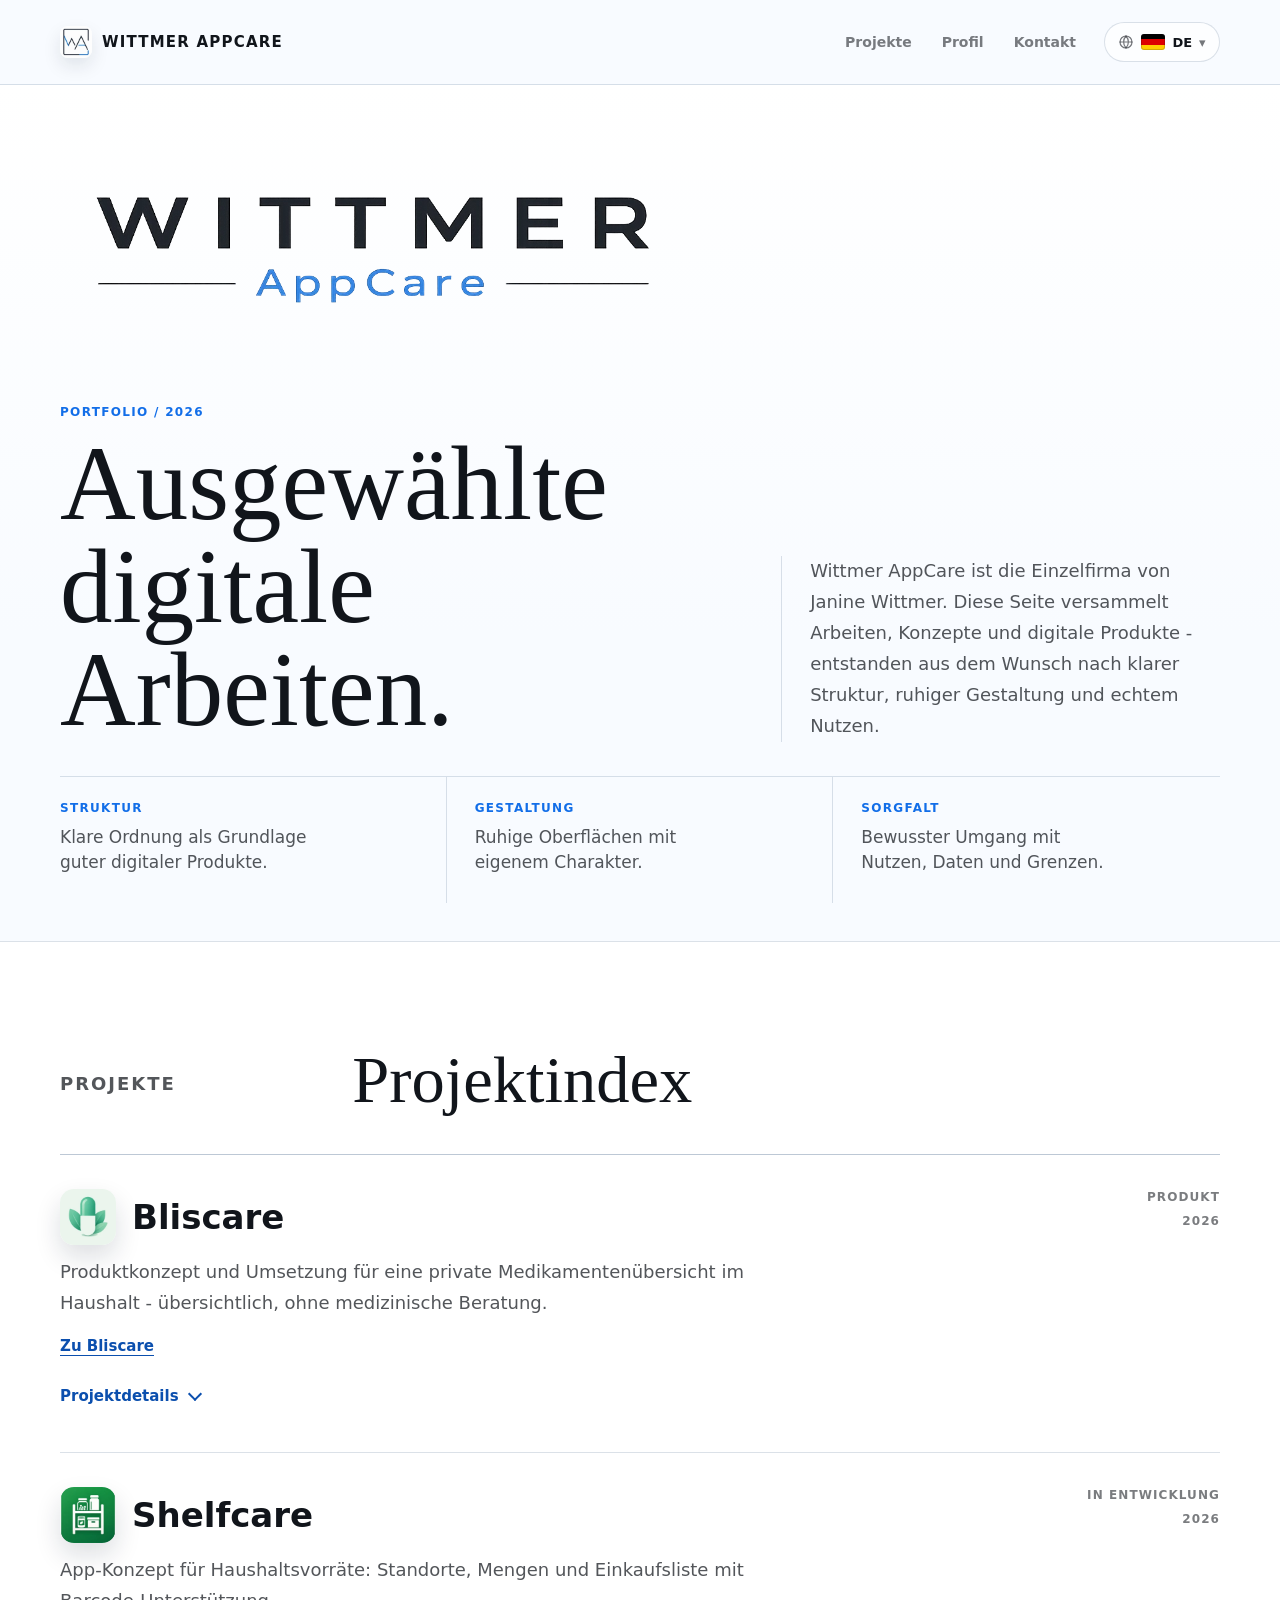
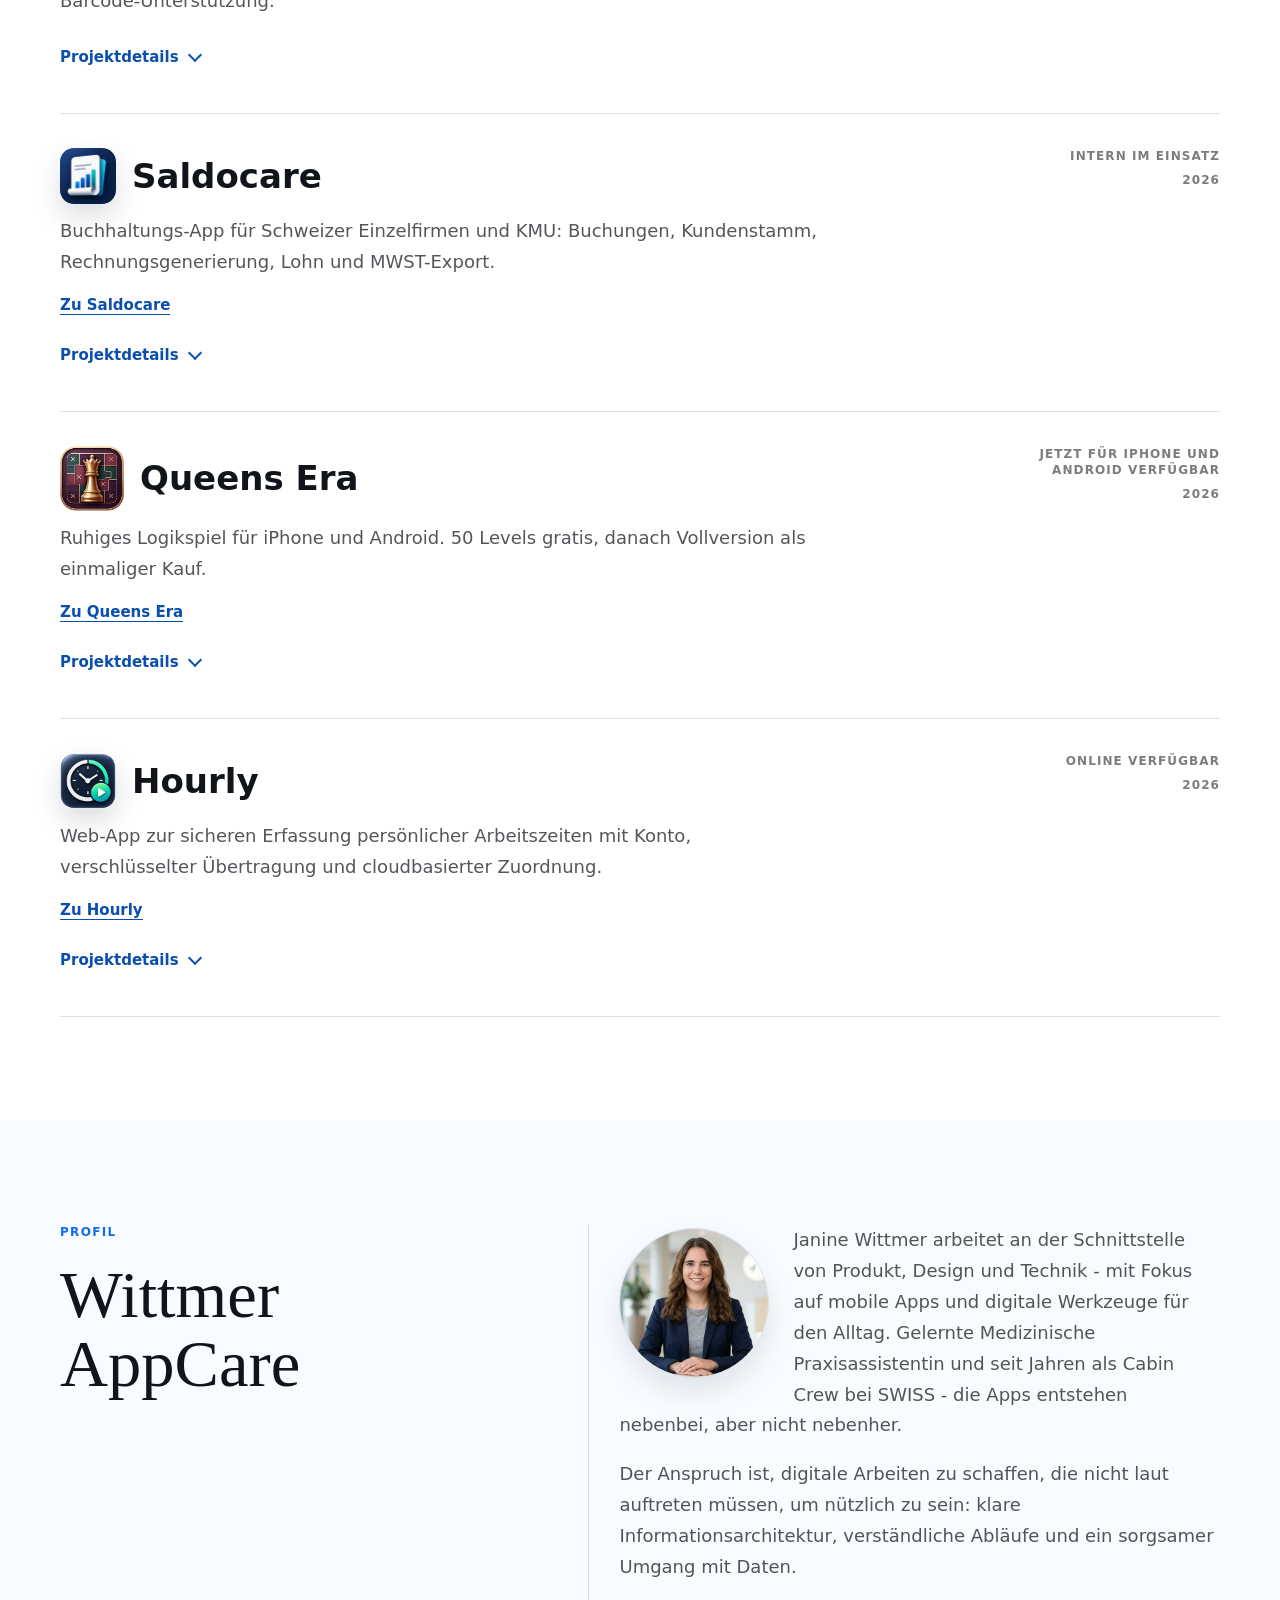
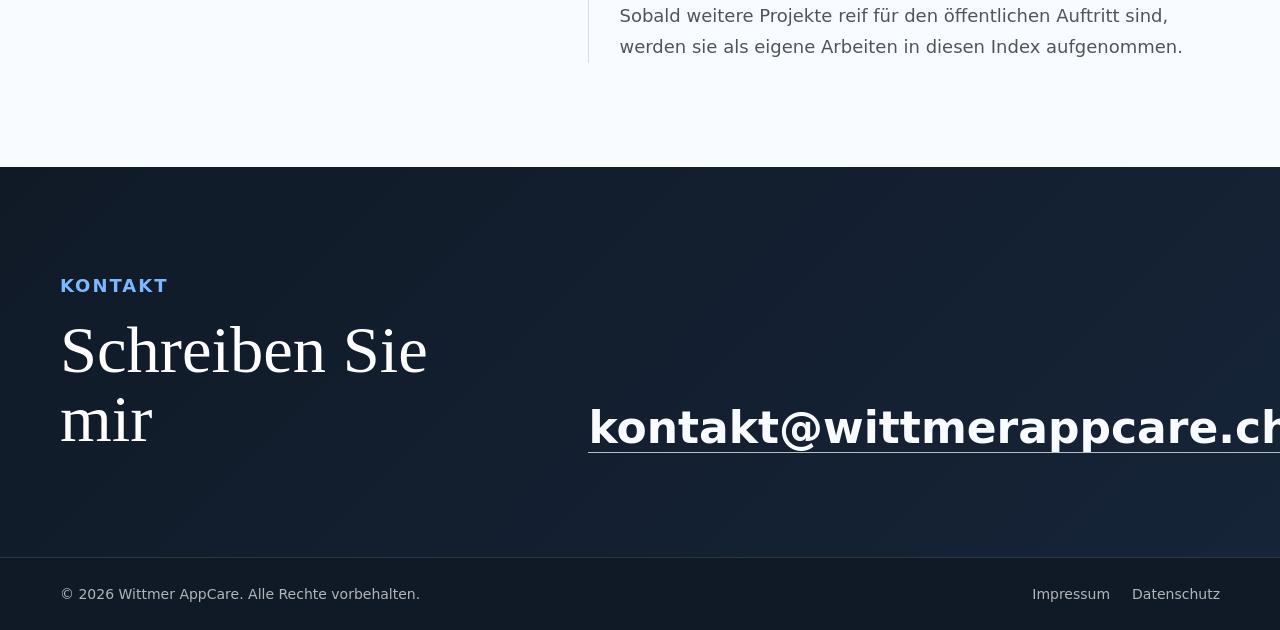
==== commit 2a6452c7: "Bildgewicht, Mobilnavigation und Mehrsprachigkeit korrigieren Ergebnis eines vollstaendigen Durchgan" ====
--- a/index.html
+++ b/index.html
@@ -1,5 +1,5 @@
 <!doctype html>
-<html lang="de-CH">
+<html lang="de-CH" data-page-title="home.meta.title">
   <head>
     <meta charset="utf-8" />
     <meta name="viewport" content="width=device-width, initial-scale=1" />
@@ -7,29 +7,43 @@
     <meta
       name="description"
       content="Portfolio von Wittmer AppCare: ausgewählte digitale Arbeiten und Projekte von Janine Wittmer."
+      data-i18n="home.meta.description"
+      data-i18n-attr="content"
     />
-    <meta property="og:title" content="Wittmer AppCare | Portfolio" />
+    <meta property="og:title" content="Wittmer AppCare | Portfolio" data-i18n="home.meta.title" data-i18n-attr="content" />
     <meta
       property="og:description"
       content="Ausgewählte Arbeiten, Projekte und digitale Konzepte von Wittmer AppCare."
+      data-i18n="home.meta.ogDescription"
+      data-i18n-attr="content"
     />
     <meta property="og:type" content="website" />
     <meta property="og:url" content="https://wittmerappcare.ch/" />
-    <meta property="og:image" content="https://wittmerappcare.ch/images/wittmer-appcare-logo-web.png?v=2" />
+    <meta property="og:image" content="https://wittmerappcare.ch/images/wittmer-appcare-logo-web.png?v=3" />
     <link rel="canonical" href="https://wittmerappcare.ch/" />
-    <link rel="icon" href="/images/wittmer-appcare-logo-web.png?v=2" type="image/png" />
-    <link rel="apple-touch-icon" href="/images/wittmer-appcare-logo-web.png?v=2" />
-    <link rel="stylesheet" href="styles.css?v=20" />
+    <link rel="alternate" hreflang="de" href="https://wittmerappcare.ch/" />
+    <link rel="alternate" hreflang="en" href="https://wittmerappcare.ch/?lang=en" />
+    <link rel="alternate" hreflang="fr" href="https://wittmerappcare.ch/?lang=fr" />
+    <link rel="alternate" hreflang="it" href="https://wittmerappcare.ch/?lang=it" />
+    <link rel="alternate" hreflang="x-default" href="https://wittmerappcare.ch/" />
+    <link rel="icon" href="/images/wittmer-appcare-logo-web.png?v=3" type="image/png" />
+    <link rel="apple-touch-icon" href="/images/wittmer-appcare-logo-web.png?v=3" />
+    <link rel="stylesheet" href="styles.css?v=22" />
   </head>
   <body>
     <header class="site-header">
       <div class="container header-inner">
         <a class="brand" href="/" aria-label="Wittmer AppCare Startseite">
-          <img class="brand-mark" src="/images/wittmer-appcare-logo-web.png?v=2" alt="" width="32" height="32" />
+          <img class="brand-mark" src="/images/wittmer-appcare-logo-mark.webp" alt="" width="32" height="32" />
           <span>Wittmer AppCare</span>
         </a>
         <div class="header-actions">
-          <nav class="nav" aria-label="Hauptnavigation">
+          <button class="nav-toggle" type="button" aria-expanded="false" aria-controls="hauptnavigation" aria-label="Menü" data-i18n="nav.menu" data-i18n-attr="aria-label">
+            <span class="nav-toggle-bar" aria-hidden="true"></span>
+            <span class="nav-toggle-bar" aria-hidden="true"></span>
+            <span class="nav-toggle-bar" aria-hidden="true"></span>
+          </button>
+          <nav class="nav" id="hauptnavigation" aria-label="Hauptnavigation">
             <a href="#arbeiten" data-i18n="nav.work">Projekte</a>
             <a href="#profil" data-i18n="nav.profile">Profil</a>
             <a href="#kontakt" data-i18n="nav.contact">Kontakt</a>
@@ -74,7 +88,7 @@
         <div class="container hero-layout">
           <div class="hero-title">
             <span class="hero-logo-crop">
-              <img class="hero-logo" src="images/wittmer-appcare-logo-cropped.png" alt="Wittmer AppCare" width="1020" height="300" />
+              <img class="hero-logo" src="images/wittmer-appcare-logo-cropped.webp" alt="Wittmer AppCare" width="1020" height="300" />
             </span>
             <p class="eyebrow" data-i18n="hero.kicker">Portfolio / 2026</p>
             <h1 data-i18n="hero.title">Ausgewählte digitale Arbeiten.</h1>
@@ -114,7 +128,7 @@
           <article class="work-row">
             <div>
               <div class="project-title">
-                <img class="project-icon" src="images/bliscare-app-icon.png" alt="" width="64" height="64" />
+                <img class="project-icon" src="images/bliscare-app-icon.webp" alt="" width="64" height="64" />
                 <h3 data-i18n="work.one.title">Bliscare</h3>
               </div>
               <p data-i18n="work.one.copy">
@@ -136,7 +150,7 @@
           <article class="work-row">
             <div>
               <div class="project-title">
-                <img class="project-icon" src="images/shelfcare-app-icon.png" alt="" width="64" height="64" />
+                <img class="project-icon" src="images/shelfcare-app-icon.webp" alt="" width="64" height="64" />
                 <h3 data-i18n="work.two.title">Shelfcare</h3>
               </div>
               <p data-i18n="work.two.copy">
@@ -154,7 +168,7 @@
           <article class="work-row">
             <div>
               <div class="project-title">
-                <img class="project-icon" src="images/saldocare-app-icon.png" alt="" width="64" height="64" />
+                <img class="project-icon" src="images/saldocare-app-icon.webp" alt="" width="64" height="64" />
                 <h3 data-i18n="work.third.title">Saldocare</h3>
               </div>
               <p data-i18n="work.third.copy">
@@ -172,11 +186,11 @@
           <article class="work-row">
             <div>
               <div class="project-title">
-                <img class="project-icon queens-project-icon" src="images/queens-era-app-icon.png?v=4" alt="" width="64" height="64" />
+                <img class="project-icon queens-project-icon" src="images/queens-era-app-icon.webp" alt="" width="64" height="64" />
                 <h3 data-i18n="work.fourth.title">Queens Era</h3>
               </div>
               <p data-i18n="work.fourth.copy">
-                Offline-Logikspiel f&uuml;r Android mit 21'300 Levels, variablen Spielfeldgr&ouml;ssen, Hinweisen und lokaler Statistik.
+                Ruhiges Logikspiel für iPhone und Android. 50 Levels gratis, danach Vollversion als einmaliger Kauf.
               </p>
               <a class="project-link" href="/queens-era" data-i18n="work.fourth.link">Zu Queens Era</a>
               <div class="work-details-slot"></div>
@@ -190,7 +204,7 @@
           <article class="work-row">
             <div>
               <div class="project-title">
-                <img class="project-icon" src="images/hourly-app-icon.png" alt="" width="64" height="64" />
+                <img class="project-icon" src="images/hourly-app-icon.webp" alt="" width="64" height="64" />
                 <h3 data-i18n="work.fifth.title">Hourly</h3>
               </div>
               <p data-i18n="work.fifth.copy">
@@ -198,7 +212,7 @@
               </p>
               <a
                 class="project-link"
-                href="https://hourly-zeiterfassung.jawit249.chatgpt.site/"
+                href="https://hourly.wittmerappcare.ch/"
                 target="_blank"
                 rel="noopener"
                 data-i18n="work.fifth.link"
@@ -219,7 +233,7 @@
         <div class="container case-layout">
           <div>
             <p class="eyebrow" data-i18n="case1.kicker">Projekt 01</p>
-            <h2 data-i18n="case1.title">Bliscare - Medikamente zu Hause besser im Blick.</h2>
+            <h2 data-i18n="case1.title">Bliscare - Medikamente zu Hause besser im Griff.</h2>
           </div>
           <details class="case-disclosure">
             <summary class="case-toggle">
@@ -249,7 +263,7 @@
               </div>
               <div>
                 <dt data-i18n="case1.fact5.label">Status</dt>
-                <dd data-i18n="case1.fact5.value">Demnächst im App Store und Google Play verfügbar.</dd>
+                <dd data-i18n="case1.fact5.value">Demnächst im App Store und bei Google Play verfügbar.</dd>
               </div>
               </dl>
             </div>
@@ -345,7 +359,7 @@
         <div class="container case-layout">
           <div>
             <p class="eyebrow" data-i18n="case4.kicker">Projekt 04</p>
-            <h2 data-i18n="case4.title">Queens Era - anspruchsvolle Logikr&auml;tsel, komplett offline.</h2>
+            <h2 data-i18n="case4.title">Queens Era - anspruchsvolle, offline spielbare Logikrätsel.</h2>
           </div>
           <details class="case-disclosure">
             <summary class="case-toggle">
@@ -367,7 +381,7 @@
               </div>
               <div>
                 <dt data-i18n="case4.fact3.label">Zentrale Entscheidung</dt>
-                <dd data-i18n="case4.fact3.value">Keine Konten, keine Cloud, keine Werbung und keine Netzwerkberechtigungen. Fortschritt, Einstellungen und Statistik bleiben lokal auf dem Ger&auml;t.</dd>
+                <dd data-i18n="case4.fact3.value">Kein Konto und keine Werbung. Spielstand und Statistik bleiben lokal auf dem Gerät; Käufe laufen über App Store, Google Play und RevenueCat.</dd>
               </div>
               <div>
                 <dt data-i18n="case4.fact4.label">Technik</dt>
@@ -434,15 +448,13 @@
           <div class="profile-text">
             <img
               class="profile-photo"
-              src="images/janine-wittmer-profile.png"
+              src="images/janine-wittmer-profile.webp"
               alt="Janine Wittmer"
               width="1024"
               height="1024"
             />
             <p class="profile-bio" data-i18n="profile.bio">
-              Janine Wittmer arbeitet an der Schnittstelle von Produkt, Design
-              und Technik - mit Fokus auf mobile Apps und digitale Werkzeuge
-              für den Alltag.
+              Janine Wittmer arbeitet an der Schnittstelle von Produkt, Design und Technik - mit Fokus auf mobile Apps und digitale Werkzeuge für den Alltag. Gelernte Medizinische Praxisassistentin und seit Jahren als Cabin Crew bei SWISS - die Apps entstehen nebenbei, aber nicht nebenher.
             </p>
             <p data-i18n="profile.copy1">
               Der Anspruch ist, digitale Arbeiten zu schaffen, die nicht laut
@@ -480,6 +492,6 @@
         </div>
       </div>
     </footer>
-    <script src="/i18n.js?v=32"></script>
+    <script src="/i18n.js?v=33"></script>
   </body>
 </html>
--- a/styles.css
+++ b/styles.css
@@ -24,6 +24,23 @@
   scroll-behavior: smooth;
 }
 
+/* Wer Bewegung im Betriebssystem abgestellt hat, bekommt weiches Scrollen und
+   Uebergaenge nicht aufgezwungen - fuer manche loesen sie Schwindel aus. */
+@media (prefers-reduced-motion: reduce) {
+  html {
+    scroll-behavior: auto;
+  }
+
+  *,
+  *::before,
+  *::after {
+    animation-duration: 0.01ms !important;
+    animation-iteration-count: 1 !important;
+    transition-duration: 0.01ms !important;
+    scroll-behavior: auto !important;
+  }
+}
+
 body {
   margin: 0;
   min-height: 100vh;
@@ -101,6 +118,30 @@
   color: var(--ink-muted);
   font-size: 14px;
   font-weight: 760;
+}
+
+.nav-toggle {
+  display: none;
+  width: 40px;
+  height: 40px;
+  flex-direction: column;
+  align-items: center;
+  justify-content: center;
+  gap: 4px;
+  border: 1px solid var(--line);
+  border-radius: 999px;
+  background: rgba(255, 255, 255, 0.74);
+  color: var(--ink);
+  cursor: pointer;
+  padding: 0;
+}
+
+.nav-toggle-bar {
+  display: block;
+  width: 15px;
+  height: 1.6px;
+  border-radius: 2px;
+  background: currentColor;
 }
 
 .nav a,
@@ -515,13 +556,21 @@
 
 .work-details-slot .case-copy {
   max-width: 760px;
+  color: #2a3038;
+  font-weight: 450;
 }
 
 .work-details-slot .work-slogan {
   max-width: 760px;
   margin-bottom: 30px;
+  color: var(--ink);
   font-size: clamp(34px, 4.4vw, 56px);
+  font-weight: 400;
   line-height: 1.02;
+}
+
+.work-details-slot .case-facts dd {
+  color: #2a3038;
 }
 
 .case-toggle {
@@ -814,12 +863,51 @@
 }
 
 @media (max-width: 900px) {
+  /* Die Hauptnavigation wandert in ein Ausklappmenue, statt ersatzlos zu
+     verschwinden - sonst ist der Kontakt auf dem Telefon nur per Scrollen
+     erreichbar. */
+  .header-inner {
+    position: relative;
+  }
+
+  .nav-toggle {
+    display: inline-flex;
+  }
+
   .nav {
+    position: absolute;
+    top: calc(100% + 10px);
+    right: 0;
+    z-index: 30;
     display: none;
+    min-width: 200px;
+    flex-direction: column;
+    gap: 2px;
+    border: 1px solid var(--line);
+    border-radius: 18px;
+    background: var(--white);
+    padding: 8px;
+    box-shadow: 0 24px 48px rgba(13, 30, 52, 0.16);
+  }
+
+  .nav[data-open="true"] {
+    display: flex;
+  }
+
+  .nav a {
+    border-radius: 12px;
+    padding: 11px 14px;
+    color: var(--ink);
+    font-size: 15px;
+  }
+
+  .nav a:hover {
+    background: var(--soft);
   }
 
   .header-actions {
     margin-left: auto;
+    gap: 12px;
   }
 
   .hero-layout,
